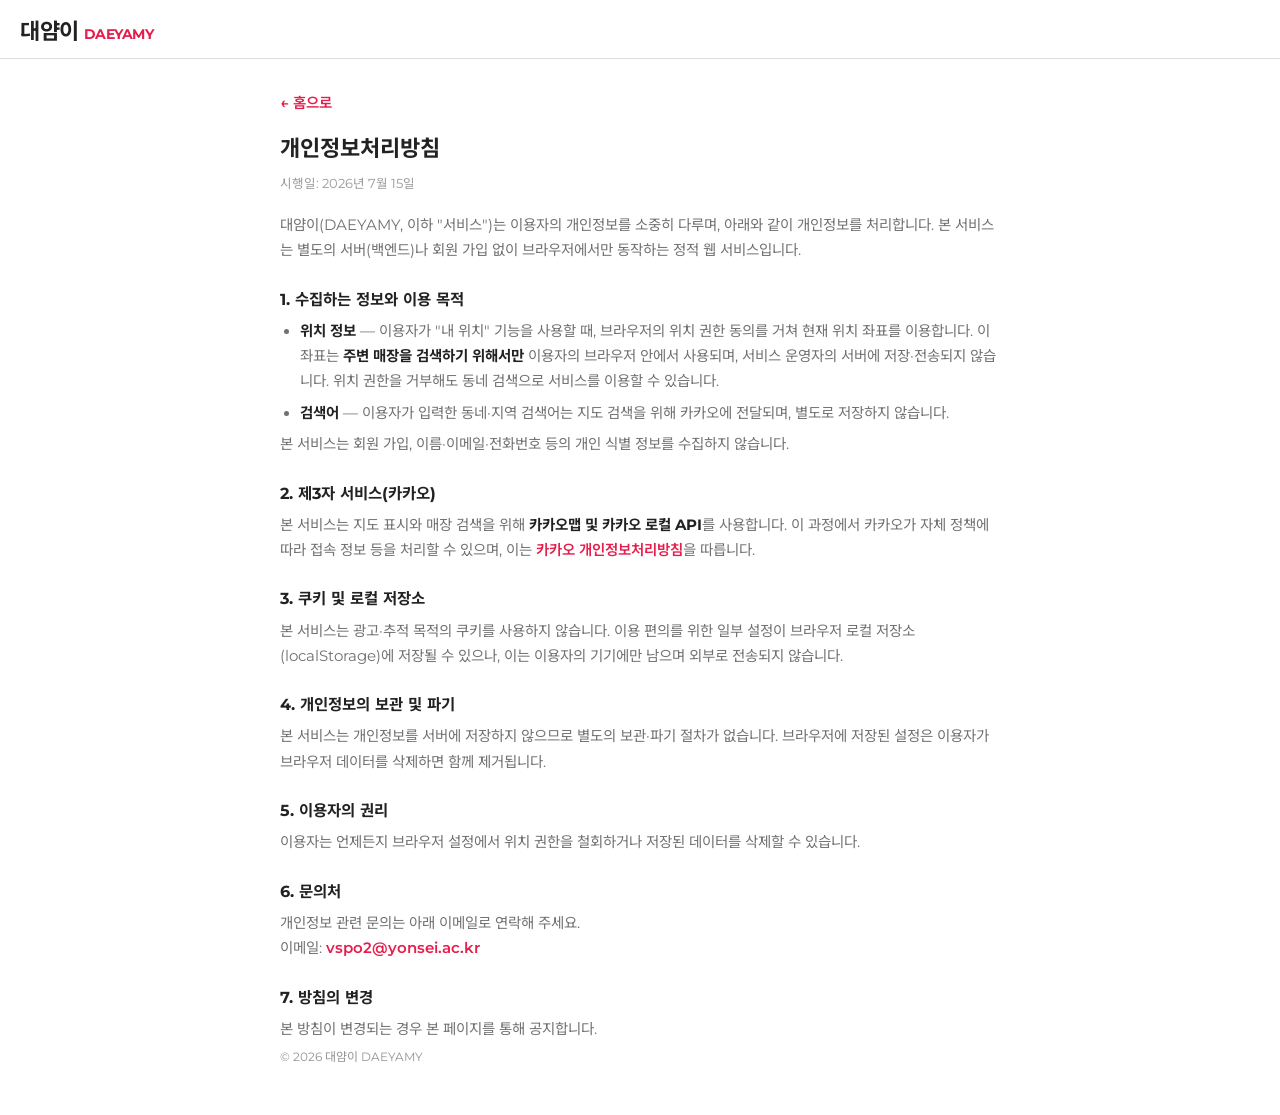
==== privacy.html @ 5023b6d5 "feat: 개인정보처리방침·이용약관·문의 추가, 푸터 문구 수정 - privacy.html, terms.html 신규 (정적 사이트 실제 구조 반영) - 푸터에 개인정보처리방침·이" ====
<!DOCTYPE html>
<html lang="ko">
<head>
  <meta charset="UTF-8">
  <meta name="viewport" content="width=device-width, initial-scale=1.0">
  <meta name="color-scheme" content="light dark">
  <meta name="theme-color" content="#FF385C">
  <title>개인정보처리방침 — 대얌이 DAEYAMY</title>
  <meta name="description" content="대얌이(DAEYAMY) 개인정보처리방침">
  <link rel="canonical" href="https://yamy.ws-qf.com/privacy.html">
  <link rel="icon" href="data:image/svg+xml,%3Csvg%20xmlns='http://www.w3.org/2000/svg'%20viewBox='0%200%2024%2024'%3E%3Crect%20width='24'%20height='24'%20rx='5'%20fill='%23FF385C'/%3E%3Cpath%20d='M5%2012h14a7%207%200%200%201-14%200Z'%20fill='none'%20stroke='white'%20stroke-width='1.8'%20stroke-linejoin='round'/%3E%3Cpath%20d='M10%204c-.8%201%20.8%201.9-.2%203M14.4%204c-.8%201%20.8%201.9-.2%203'%20fill='none'%20stroke='white'%20stroke-width='1.8'%20stroke-linecap='round'/%3E%3C/svg%3E">
  <link rel="stylesheet" href="css/tokens.css">
  <link rel="stylesheet" href="css/style.css">
</head>
<body>
  <header class="header">
    <a class="logo" href="./" aria-label="대얌이 홈으로 가기">
      <span class="logo-text">대얌이<em>DAEYAMY</em></span>
    </a>
  </header>

  <main class="about" style="border-top:none;margin-top:0">
    <article class="about-inner legal">
      <p class="legal-back"><a href="./">← 홈으로</a></p>
      <h1>개인정보처리방침</h1>
      <p class="legal-date">시행일: 2026년 7월 15일</p>

      <p>대얌이(DAEYAMY, 이하 "서비스")는 이용자의 개인정보를 소중히 다루며, 아래와 같이 개인정보를 처리합니다.
        본 서비스는 별도의 서버(백엔드)나 회원 가입 없이 브라우저에서만 동작하는 정적 웹 서비스입니다.</p>

      <h2>1. 수집하는 정보와 이용 목적</h2>
      <ul>
        <li><strong>위치 정보</strong> — 이용자가 "내 위치" 기능을 사용할 때, 브라우저의 위치 권한 동의를 거쳐
          현재 위치 좌표를 이용합니다. 이 좌표는 <strong>주변 매장을 검색하기 위해서만</strong> 이용자의 브라우저 안에서 사용되며,
          서비스 운영자의 서버에 저장·전송되지 않습니다. 위치 권한을 거부해도 동네 검색으로 서비스를 이용할 수 있습니다.</li>
        <li><strong>검색어</strong> — 이용자가 입력한 동네·지역 검색어는 지도 검색을 위해 카카오에 전달되며, 별도로 저장하지 않습니다.</li>
      </ul>
      <p>본 서비스는 회원 가입, 이름·이메일·전화번호 등의 개인 식별 정보를 수집하지 않습니다.</p>

      <h2>2. 제3자 서비스(카카오)</h2>
      <p>본 서비스는 지도 표시와 매장 검색을 위해 <strong>카카오맵 및 카카오 로컬 API</strong>를 사용합니다.
        이 과정에서 카카오가 자체 정책에 따라 접속 정보 등을 처리할 수 있으며, 이는
        <a href="https://policy.kakao.com/ko/privacy" target="_blank" rel="noopener">카카오 개인정보처리방침</a>을 따릅니다.</p>

      <h2>3. 쿠키 및 로컬 저장소</h2>
      <p>본 서비스는 광고·추적 목적의 쿠키를 사용하지 않습니다. 이용 편의를 위한 일부 설정이
        브라우저 로컬 저장소(localStorage)에 저장될 수 있으나, 이는 이용자의 기기에만 남으며 외부로 전송되지 않습니다.</p>

      <h2>4. 개인정보의 보관 및 파기</h2>
      <p>본 서비스는 개인정보를 서버에 저장하지 않으므로 별도의 보관·파기 절차가 없습니다.
        브라우저에 저장된 설정은 이용자가 브라우저 데이터를 삭제하면 함께 제거됩니다.</p>

      <h2>5. 이용자의 권리</h2>
      <p>이용자는 언제든지 브라우저 설정에서 위치 권한을 철회하거나 저장된 데이터를 삭제할 수 있습니다.</p>

      <h2>6. 문의처</h2>
      <p>개인정보 관련 문의는 아래 이메일로 연락해 주세요.<br>
        이메일: <a href="mailto:vspo2@yonsei.ac.kr">vspo2@yonsei.ac.kr</a></p>

      <h2>7. 방침의 변경</h2>
      <p>본 방침이 변경되는 경우 본 페이지를 통해 공지합니다.</p>

      <p class="about-copy">© 2026 대얌이 DAEYAMY</p>
    </article>
  </main>
</body>
</html>
---- css/tokens.css ----
/* ══════════════════════════════════════════════════════════
   대얌(DAEYAM) 디자인 시스템 토큰
   색: 에어비앤비 · 레드 / 버튼: 라운드 / 폰트: Montserrat / 아이콘: 둥근 라인
   ══════════════════════════════════════════════════════════ */

/* 폰트: Montserrat (라틴·숫자) + Noto Sans KR (한글 폴백) */
@import url('https://fonts.googleapis.com/css2?family=Montserrat:wght@400;500;700&family=Noto+Sans+KR:wght@400;500;700&display=swap');

/* 색 조합: 에어비앤비 · 레드 */
:root{
  --primary:#FF385C;
  --primary-dark:#E61E4D;
  --text:#222222;
  --sub:#717171;
  --bg:#FFFFFF;
  --surface:#FFFFFF;
  --border:#DDDDDD;
  --accent:#E61E4D;   /* 색 있는 "텍스트"용 — 다크에선 밝은 톤으로 바꿔 대비 4.5:1 유지 */
  --tint:#FFF0F3;     /* 연한 브랜드 배경 */
}

/* 다크 모드 — 시스템 설정(prefers-color-scheme) 따름 */
@media (prefers-color-scheme: dark){
  :root{
    --text:#F2F2F2;
    --sub:#A8A8A8;
    --bg:#141414;
    --surface:#1F1F1F;
    --border:#3D3D3D;
    --accent:#FF7A93;
    --tint:#39222A;
  }
}

body{font-family:'Montserrat','Noto Sans KR',sans-serif;color:var(--text);background:var(--bg)}
h1,h2,h3{font-weight:700}

/* 버튼 모양: 라운드
   흰 글자 대비 4.5:1(접근성 메모)을 맞추기 위해 텍스트가 올라가는
   버튼 배경은 primary(3.5:1) 대신 primary-dark(4.5:1)를 쓴다 */
.btn{border-radius:10px;padding:12px 20px;font-weight:700;background:var(--primary-dark);color:#fff;border:none;cursor:pointer;transition:.15s;font-family:inherit;font-size:15px}
.btn:hover{filter:brightness(.95)}
.btn:disabled{background:var(--border);color:var(--sub);cursor:not-allowed;filter:none;box-shadow:none}

/* 아이콘: 둥근 라인 */
.icon{width:24px;height:24px;fill:none;stroke:currentColor;stroke-width:1.9;stroke-linecap:round;stroke-linejoin:round}

/* 키보드 포커스 표시 (접근성 메모) */
:focus-visible{outline:3px solid var(--accent);outline-offset:2px}

/* 모션 최소화 선호 시 애니메이션 제거 */
@media (prefers-reduced-motion:reduce){
  *,*::before,*::after{animation:none!important;transition:none!important}
}
---- css/style.css ----
/* ══════════════════════════════════════════════════════════
   대얌(DAEYAM) 레이아웃 · 컴포넌트 스타일 (모바일 우선 반응형)
   ══════════════════════════════════════════════════════════ */
*{box-sizing:border-box}
html,body{margin:0;padding:0}
body{min-height:100vh;display:flex;flex-direction:column}

/* ── 헤더 ── */
.header{display:flex;align-items:center;gap:16px;padding:13px 20px;border-bottom:1px solid var(--border);position:sticky;top:0;background:var(--bg);z-index:30}
.logo{display:flex;align-items:center;gap:9px;text-decoration:none;color:var(--accent)}
.logo-icon{width:30px;height:30px}
.logo-text{font-size:22px;font-weight:700;letter-spacing:-.5px;color:var(--text)}
.logo-text em{font-style:normal;color:var(--accent);font-size:14px;margin-left:5px;font-weight:700}
.tagline{margin:0;color:var(--sub);font-size:13px;display:none}
@media(min-width:720px){.tagline{display:block}}

/* ── 메인 2단 레이아웃: 모바일=지도 위/패널 아래, 데스크탑=패널 좌/지도 우 ── */
.layout{flex:1;display:flex;flex-direction:column;width:100%;max-width:1200px;margin:0 auto}
.panel{padding:16px 20px 8px}
@media(min-width:960px){
  .layout{flex-direction:row;align-items:flex-start;gap:20px;padding:20px}
  .panel{order:-1;width:450px;flex:none;padding:0}
}

/* ── 검색 + 내 위치 ── */
.search-row{display:flex;gap:8px;margin-bottom:12px}
.search-box{flex:1;display:flex;align-items:center;gap:6px;border:1.5px solid var(--border);border-radius:10px;padding:0 6px 0 10px;background:var(--surface);transition:.15s}
.search-box:focus-within{border-color:var(--primary)}
.search-btn{display:grid;place-items:center;background:none;border:none;padding:6px;cursor:pointer;color:var(--sub);border-radius:8px;flex:none}
.search-btn:hover{color:var(--accent)}
.search-btn .icon{width:19px;height:19px}
.search-box input{border:none;outline:none;flex:1;min-width:0;padding:12px 0;font:inherit;font-size:15px;color:var(--text);background:transparent}
.search-box input::placeholder{color:var(--sub)}

/* 검색 범위: 도보/차량 + 반경 */
.scope-row{display:flex;align-items:center;justify-content:space-between;gap:10px;flex-wrap:wrap;margin-bottom:14px}
.scope-row[hidden]{display:none}
.travel{display:inline-flex;gap:4px;padding:3px;background:var(--tint);border-radius:10px}
.travel-btn{border:none;background:none;font:inherit;font-size:13px;font-weight:700;color:var(--sub);padding:7px 13px;border-radius:8px;cursor:pointer;transition:.15s}
.travel-btn:hover{color:var(--text)}
.travel-btn[aria-pressed="true"]{background:var(--surface);color:var(--accent);box-shadow:0 1px 3px rgba(0,0,0,.12)}
.radius{display:inline-flex;align-items:center;gap:8px}
.radius-label{font-size:13px;font-weight:700;color:var(--accent);white-space:nowrap}
#radiusSelect{border:1.5px solid var(--border);border-radius:10px;padding:7px 9px;font:inherit;font-size:13px;color:var(--text);background:var(--surface);cursor:pointer}

/* 근처 주차장 버튼 (지도 위 플로팅) */
.parking-btn{position:absolute;right:12px;bottom:12px;z-index:6;display:inline-flex;align-items:center;gap:5px;background:var(--surface);color:var(--text);border:1.5px solid var(--border);border-radius:999px;padding:9px 15px;font:inherit;font-size:13px;font-weight:700;cursor:pointer;box-shadow:0 2px 8px rgba(0,0,0,.15);transition:.15s}
.parking-btn[hidden]{display:none}
.parking-btn:hover{border-color:#1A73E8}
.parking-btn:disabled{opacity:.6;cursor:progress}
.parking-btn.on{background:#1A73E8;color:#fff;border-color:#1A73E8}
.btn-locate{display:flex;align-items:center;gap:6px;white-space:nowrap;font-size:14px;padding:12px 14px}
.btn-locate .icon{width:17px;height:17px}

/* ── 오늘의 당첨 배너 ── */
.win-banner{display:flex;align-items:center;gap:10px;border:1.5px solid var(--primary-dark);background:var(--tint);border-radius:14px;padding:10px 12px;margin-bottom:14px}
.win-banner[hidden]{display:none}
.win-emoji{font-size:24px;flex:none}
.win-body{flex:1;min-width:0}
.win-title{margin:0;font-size:12.5px;color:var(--sub)}
.win-title strong{color:var(--accent);font-size:15px}
.win-addr{margin:2px 0 0;font-size:12px;color:var(--sub);overflow:hidden;text-overflow:ellipsis;white-space:nowrap}
.win-link{padding:8px 13px;font-size:13px;text-decoration:none;flex:none}
.win-close{background:none;border:none;color:var(--sub);cursor:pointer;font-size:13px;padding:6px;flex:none;border-radius:8px}
.win-close:hover{color:var(--text)}
.win-banner.pop{animation:win-pop .45s cubic-bezier(.34,1.56,.64,1)}

/* ── 카테고리 탭 ── */
.tabs{display:flex;gap:8px;margin-bottom:14px}
.tab{flex:1;display:flex;align-items:center;justify-content:center;gap:6px;padding:11px 6px;border:1.5px solid var(--border);border-radius:10px;background:var(--surface);font:inherit;font-size:14px;font-weight:700;color:var(--sub);cursor:pointer;transition:.15s}
.tab:hover{border-color:var(--primary);color:var(--text)}
.tab[aria-pressed="true"]{background:var(--primary-dark);border-color:var(--primary-dark);color:#fff}

/* ── 제외 필터 칩 ── */
.chip-label{font-size:12px;color:var(--sub);margin:0 0 8px}
.chips{display:flex;flex-wrap:wrap;gap:8px;margin-bottom:14px}
.chip{display:inline-flex;align-items:center;gap:5px;padding:7px 13px;border:1.5px solid var(--border);border-radius:999px;background:var(--surface);font:inherit;font-size:13px;font-weight:500;color:var(--text);cursor:pointer;transition:.15s}
.chip:hover{border-color:var(--primary)}
.chip .icon{width:13px;height:13px;display:none}
/* 제외됨: 배경을 눌러 채우고 흐리게 + 취소선 + X 아이콘 노출 */
.chip[aria-pressed="true"]{border-color:var(--primary-dark);background:var(--tint);color:var(--accent);text-decoration:line-through;font-weight:700;opacity:.8}
.chip[aria-pressed="true"] .icon{display:block}
/* 누를 때 "톡" 튀는 반응 */
.chip--pop{animation:chip-pop .32s cubic-bezier(.34,1.56,.64,1)}
@keyframes chip-pop{0%{transform:scale(1)}30%{transform:scale(.9)}62%{transform:scale(1.12)}100%{transform:scale(1)}}

/* ── 후보 수 + 정렬 ── */
.toolbar{display:flex;align-items:center;justify-content:space-between;gap:10px;margin-bottom:10px}
.count{font-size:14px;margin:0}
.count-scope{color:var(--sub);font-size:12px;font-weight:500}
.count strong{color:var(--accent);display:inline-block}
.count.pulse strong{animation:count-pulse .34s ease}
@keyframes count-pulse{0%{transform:scale(1)}45%{transform:scale(1.35);color:var(--primary)}100%{transform:scale(1)}}
.sort{border:1.5px solid var(--border);border-radius:10px;padding:8px 10px;font:inherit;font-size:13px;color:var(--text);background:var(--surface);cursor:pointer}

/* ── 매장 카드 리스트 ── */
.store-list{list-style:none;margin:0;padding:0 0 8px;display:grid;grid-template-columns:1fr;gap:10px}
@media(min-width:560px) and (max-width:959px){.store-list{grid-template-columns:1fr 1fr}}
.card{display:flex;align-items:center;gap:12px;width:100%;text-align:left;padding:12px 14px;border:1.5px solid var(--border);border-radius:14px;background:var(--surface);cursor:pointer;font:inherit;transition:.15s}
.card:hover{border-color:var(--primary);box-shadow:0 2px 10px rgba(34,34,34,.08)}
.card.selected{border-color:var(--primary-dark);box-shadow:0 0 0 1.5px var(--primary-dark)}
.card-emoji{font-size:24px;flex:none;width:46px;height:46px;display:grid;place-items:center;background:var(--tint);border-radius:12px}
.card-body{min-width:0;flex:1}
.card-name{margin:0 0 3px;font-size:15px;font-weight:700;white-space:nowrap;overflow:hidden;text-overflow:ellipsis}
.card-meta{margin:0 0 2px;font-size:13px;color:var(--sub);display:flex;align-items:center;gap:7px;flex-wrap:wrap}
.badge{font-size:11px;font-weight:700;color:var(--accent);background:var(--surface);border:1px solid color-mix(in srgb,var(--primary) 40%,var(--surface));padding:2px 8px;border-radius:999px}
.star{color:var(--primary)}
.card-addr{margin:0;font-size:12px;color:var(--sub);white-space:nowrap;overflow:hidden;text-overflow:ellipsis}
.empty{padding:32px 12px;text-align:center;color:var(--sub);font-size:14px;line-height:1.7;border:1.5px dashed var(--border);border-radius:14px;margin-bottom:8px}

/* 카드 등장 애니메이션 (탭 전환·제외 해제·정렬 시에만) */
.store-list.enter li{animation:card-enter .3s ease both}
@keyframes card-enter{from{opacity:0;transform:translateY(10px) scale(.97)}to{opacity:1;transform:none}}
/* 제외 시 카드가 "펑" 튕겨 나가는 이펙트 */
.card.ejecting{animation:card-eject .3s cubic-bezier(.5,-0.4,.7,.2) forwards;pointer-events:none}
@keyframes card-eject{0%{transform:scale(1) rotate(0);opacity:1}28%{transform:scale(1.05) rotate(-2deg)}100%{transform:translateX(-32px) scale(.55) rotate(-8deg);opacity:0}}

/* ── 목업 지도 ── */
.map-wrap{position:relative;height:42vh;min-height:270px;overflow:hidden;background:#F4F2EC}
@media(min-width:960px){.map-wrap{position:sticky;top:81px;flex:1;height:calc(100vh - 190px);min-height:420px;border:1px solid var(--border);border-radius:16px}}
.map-badge{position:absolute;top:12px;left:12px;z-index:6;display:flex;align-items:center;gap:6px;background:var(--surface);border:1px solid var(--border);border-radius:999px;padding:6px 12px;font-size:12px;color:var(--sub);box-shadow:0 1px 4px rgba(0,0,0,.08)}
.mm{position:absolute;inset:0}
/* 도로 격자 배경 */
.mm-bg{position:absolute;inset:0;background-color:#F4F2EC;background-image:
  repeating-linear-gradient(90deg,transparent 0 128px,#FFFFFF 128px 138px),
  repeating-linear-gradient(0deg,transparent 0 106px,#FFFFFF 106px 116px)}
.mm-park{position:absolute;left:5%;top:7%;width:22%;height:26%;background:#DEEBD6;border-radius:18px}
.mm-water{position:absolute;right:-14%;bottom:-20%;width:56%;height:48%;background:#D8E7F2;border-radius:45% 55% 0 0/65% 70% 0 0;transform:rotate(-8deg)}
.mm-block{position:absolute;background:#EAE7DF;border-radius:8px}
.mm-label{position:absolute;font-size:11px;color:var(--sub);letter-spacing:.5px;pointer-events:none}

/* 내 위치 (파란 점 + 퍼지는 링) */
.mm-me{position:absolute;left:50%;top:50%;width:15px;height:15px;margin:-7.5px 0 0 -7.5px;background:#1A73E8;border:2.5px solid #fff;border-radius:50%;box-shadow:0 1px 5px rgba(0,0,0,.3);z-index:4}
.mm-me::before{content:'';position:absolute;inset:-9px;border-radius:50%;background:rgba(26,115,232,.25);animation:me-pulse 2.2s ease-out infinite}
@keyframes me-pulse{0%{transform:scale(.4);opacity:1}100%{transform:scale(1.7);opacity:0}}

/* 매장 마커 (핀 + 이름 라벨) */
.marker{position:absolute;transform:translate(-50%,-100%);background:none;border:none;padding:0 0 6px;cursor:pointer;z-index:2}
/* 제외 시 마커가 위로 뿅 사라짐 (중앙 정렬 transform 유지) */
.marker.ejecting{animation:marker-eject .3s ease-in forwards;pointer-events:none}
@keyframes marker-eject{0%{transform:translate(-50%,-100%) scale(1);opacity:1}100%{transform:translate(-50%,-160%) scale(.3);opacity:0}}
.marker-pin{position:relative;display:grid;place-items:center;width:34px;height:34px;background:var(--primary-dark);border:2px solid #fff;border-radius:50%;box-shadow:0 2px 6px rgba(0,0,0,.28);font-size:15px;transition:.15s}
.marker-pin::after{content:'';position:absolute;left:50%;bottom:-7px;transform:translateX(-50%);border:5.5px solid transparent;border-top:7px solid var(--primary-dark);border-bottom:none}
.marker-name{position:absolute;bottom:calc(100% + 4px);left:50%;transform:translateX(-50%);white-space:nowrap;background:#222222;color:#fff;font-size:11px;font-weight:500;padding:3px 9px;border-radius:6px;opacity:0;pointer-events:none;transition:.15s}
.marker:hover .marker-name,.marker:focus-visible .marker-name,.marker.selected .marker-name{opacity:1}
.marker:hover{z-index:5}
.marker.selected{z-index:5}
.marker.selected .marker-pin{transform:scale(1.2)}

/* ── 하단 룰렛 버튼 바 ── */
.cta-bar{position:sticky;bottom:0;z-index:30;display:flex;justify-content:center;padding:8px 20px 16px;background:linear-gradient(to top,var(--bg) 65%,transparent)}
.btn-cta{width:100%;max-width:480px;display:flex;align-items:center;justify-content:center;gap:9px;font-size:16px;padding:15px 20px;box-shadow:0 4px 16px rgba(230,30,77,.35)}
.btn-cta .icon{width:21px;height:21px}

/* ── 룰렛 모달 ── */
.modal{position:fixed;inset:0;z-index:60;display:flex;align-items:center;justify-content:center;padding:16px}
.modal[hidden]{display:none}
.modal-backdrop{position:absolute;inset:0;background:rgba(34,34,34,.55)}
.modal-box{position:relative;background:var(--surface);border-radius:20px;padding:24px 20px 20px;width:100%;max-width:420px;max-height:92vh;overflow:auto;box-shadow:0 10px 40px rgba(0,0,0,.25);text-align:center}
.modal-title{margin:0 0 10px;font-size:18px}
.modal-close{position:absolute;top:10px;right:10px;background:none;border:none;cursor:pointer;color:var(--sub);padding:8px;border-radius:8px;display:grid;place-items:center}
.modal-close:hover{color:var(--text)}
.modal-close .icon{width:20px;height:20px}

/* 뽑기 방식 토글 (다트 / 룰렛 / 구슬 뽑기) */
.mode-switch{display:inline-flex;flex-wrap:wrap;justify-content:center;gap:4px;padding:4px;background:var(--tint);border-radius:12px;margin:2px 0 14px}
.mode-btn{border:none;background:none;font:inherit;font-size:12.5px;font-weight:700;color:var(--sub);padding:8px 12px;border-radius:9px;cursor:pointer;transition:.15s}
.mode-btn:hover{color:var(--text)}
.mode-btn[aria-pressed="true"]{background:var(--surface);color:var(--accent);box-shadow:0 1px 4px rgba(0,0,0,.12)}
.stage[hidden]{display:none}

/* 구슬 뽑기 통 */
.gacha-wrap{width:min(70vw,280px);margin:0 auto}
#gachaSvg{display:block;width:100%;height:auto;overflow:visible}
/* 긴장 구간에 통·지도가 부르르 흔들림 */
.gacha-wrap.shake,.dart-wrap.shake{animation:gacha-shake .16s ease-in-out infinite}
@keyframes gacha-shake{0%,100%{transform:translateX(0) rotate(0)}25%{transform:translate(-3px,1px) rotate(-1.2deg)}75%{transform:translate(3px,-1px) rotate(1.2deg)}}
.gacha-wrap.armed,.dart-wrap.armed{cursor:pointer}

/* 다트 뽑기 지도 */
.dart-wrap{width:min(74vw,300px);margin:0 auto}
#dartSvg{display:block;width:100%;height:auto;overflow:visible}
/* 던지기 전까지 손이 계속 흔들리는 이펙트 */
#dartSvg .wobble{animation:hand-wobble .85s ease-in-out infinite}
@keyframes hand-wobble{0%,100%{transform:rotate(-7deg) translateY(0)}50%{transform:rotate(7deg) translateY(-3px)}}
/* 조준 레티클: 던지기 전 콩콩 뛰며 조준 */
#dartReticle.pulse{animation:reticle-pulse .9s ease-in-out infinite}
@keyframes reticle-pulse{0%,100%{opacity:.85;transform:scale(1)}50%{opacity:1;transform:scale(1.28)}}
/* 명중 순간 충격 링이 퍼짐 */
#dartFlash.flash{animation:dart-flash .55s ease-out}
@keyframes dart-flash{0%{opacity:.95;transform:scale(.3)}100%{opacity:0;transform:scale(4.5)}}
/* 꽂힌 다트 착탄 바운스 */
#dartStuck.land{animation:dart-land .42s cubic-bezier(.34,1.56,.64,1)}
@keyframes dart-land{0%{transform:scale(1.6)}100%{transform:scale(1)}}

/* 스테이지 실행 버튼 — 대기 중 눌러달라고 콩콩 뜀 */
.stage-go{margin:14px auto 0;display:block;font-size:15px;padding:13px 28px}
.stage-go[hidden]{display:none}
.stage-go:not([hidden]){animation:draw-invite 1s ease-in-out infinite}
@keyframes draw-invite{0%,100%{transform:translateY(0)}50%{transform:translateY(-4px)}}

/* 당첨 축하 — 폭죽 + 꽃가루 */
.celebrate{position:absolute;inset:0;pointer-events:none;z-index:6;overflow:hidden}
.celebrate i{position:absolute;opacity:0}
/* 폭죽: 사방으로 퍼졌다 사라짐 */
.celebrate .fw{width:7px;height:7px;border-radius:50%;animation:fw-pop var(--t) ease-out forwards}
@keyframes fw-pop{0%{opacity:1;transform:translate(0,0) scale(1.2)}70%{opacity:1}100%{opacity:0;transform:translate(var(--x),var(--y)) scale(.2)}}
/* 꽃가루: 위에서 팔랑팔랑 떨어짐 */
.celebrate .cf{width:8px;height:12px;border-radius:2px;animation:cf-fall var(--t) ease-in forwards}
@keyframes cf-fall{0%{opacity:1;transform:translate(0,0) rotate(0)}100%{opacity:0;transform:translate(var(--x),var(--y)) rotate(var(--r))}}

/* 결과 카드 팝 등장 */
.result.win-pop{animation:win-pop .5s cubic-bezier(.34,1.56,.64,1)}
@keyframes win-pop{0%{transform:scale(.85);opacity:0}100%{transform:scale(1);opacity:1}}

/* 룰렛 휠 */
.wheel-wrap{position:relative;width:min(76vw,300px);margin:6px auto 0}
.wheel-pointer{position:absolute;top:-5px;left:50%;transform:translateX(-50%);z-index:3;width:0;height:0;border:11px solid transparent;border-top:17px solid var(--primary-dark);border-bottom:none;filter:drop-shadow(0 1px 1px rgba(0,0,0,.3))}
.wheel-clip{border-radius:50%;overflow:hidden}
#wheelSvg{display:block;width:100%;height:auto;transition:transform .7s cubic-bezier(.25,0,.2,1)}
/* 멈추면 당첨 조각(12시)으로 확대 */
.wheel-clip.zoom #wheelSvg{transform:scale(2.4);transform-origin:50% 3%}
/* 확대와 함께 뜨는 상호명 */
.wheel-name{position:absolute;left:50%;bottom:9%;transform:translateX(-50%) scale(.6);z-index:4;max-width:88%;background:var(--surface);color:var(--accent);border:1.5px solid var(--primary-dark);border-radius:999px;padding:7px 16px;font-size:15px;font-weight:700;white-space:nowrap;overflow:hidden;text-overflow:ellipsis;box-shadow:0 3px 12px rgba(0,0,0,.2);opacity:0;transition:.35s cubic-bezier(.34,1.56,.64,1)}
.wheel-name[hidden]{display:none}
.wheel-name.show{opacity:1;transform:translateX(-50%) scale(1)}
.wheel-status{margin:12px 0 0;font-size:14px;color:var(--sub);min-height:20px}

/* 추첨 결과 카드 */
.result{margin-top:14px;border:1.5px solid var(--border);border-radius:16px;padding:18px 14px 14px}
.result-emoji{font-size:40px;display:block;line-height:1.2}
.result-name{margin:6px 0 6px;font-size:20px}
.result-name:focus-visible{outline-offset:4px}
.result-meta{justify-content:center}
.result-addr{margin:4px 0 0;font-size:13px;color:var(--sub)}
.result-actions{display:flex;flex-wrap:wrap;gap:8px;margin-top:14px}
.result-actions .btn{flex:1;min-width:104px;display:inline-flex;align-items:center;justify-content:center;gap:6px;text-decoration:none;font-size:14px;padding:11px 10px}
.result-actions .btn .icon{width:17px;height:17px}
.btn-ghost{background:var(--surface);color:var(--text);border:1.5px solid var(--border)}
.btn-ghost:hover{border-color:var(--primary);filter:none}

/* ── 토스트 알림 (라이트·다크 공통 어두운 배경) ── */
#toast{position:fixed;left:50%;bottom:96px;transform:translateX(-50%) translateY(10px);background:#2B2B2B;color:#fff;border:1px solid rgba(255,255,255,.18);padding:11px 18px;border-radius:10px;font-size:14px;opacity:0;pointer-events:none;transition:.25s;z-index:50;max-width:90vw;text-align:center}
#toast.show{opacity:1;transform:translateX(-50%) translateY(0)}

/* ── 서비스 소개 푸터 ── */
.about{border-top:1px solid var(--border);margin-top:28px;background:var(--surface)}
.about-inner{max-width:760px;margin:0 auto;padding:32px 20px 44px;color:var(--sub);font-size:14px;line-height:1.75}
.about-inner h2{color:var(--text);font-size:17px;margin:0 0 8px}
.about-inner h3{color:var(--text);font-size:14px;margin:20px 0 6px}
.about-inner p{margin:0 0 4px}
.about-inner ol{margin:0;padding-left:20px}
.about-inner li{margin:5px 0}
.about-inner li strong{color:var(--text)}
.about-note{font-size:12.5px;margin-top:14px}
.about-links{margin-top:22px;display:flex;flex-wrap:wrap;gap:8px;align-items:center;font-size:13px}
.about-links a{color:var(--accent);text-decoration:none;font-weight:600}
.about-links a:hover{text-decoration:underline}
.about-links span{opacity:.5}
.about-copy{margin-top:12px;font-size:12px;opacity:.75}
.legal{font-size:14.5px}
.legal h1{color:var(--text);font-size:22px;margin:0 0 4px}
.legal h2{color:var(--text);font-size:15.5px;margin:22px 0 6px}
.legal .legal-date{font-size:12.5px;opacity:.7;margin:0 0 18px}
.legal .legal-back{margin:0 0 14px}
.legal .legal-back a,.legal a{color:var(--accent);font-weight:600;text-decoration:none}
.legal .legal-back a:hover,.legal a:hover{text-decoration:underline}
.legal ul{margin:0;padding-left:20px}
.legal li{margin:6px 0}
.legal li strong,.legal p strong{color:var(--text)}
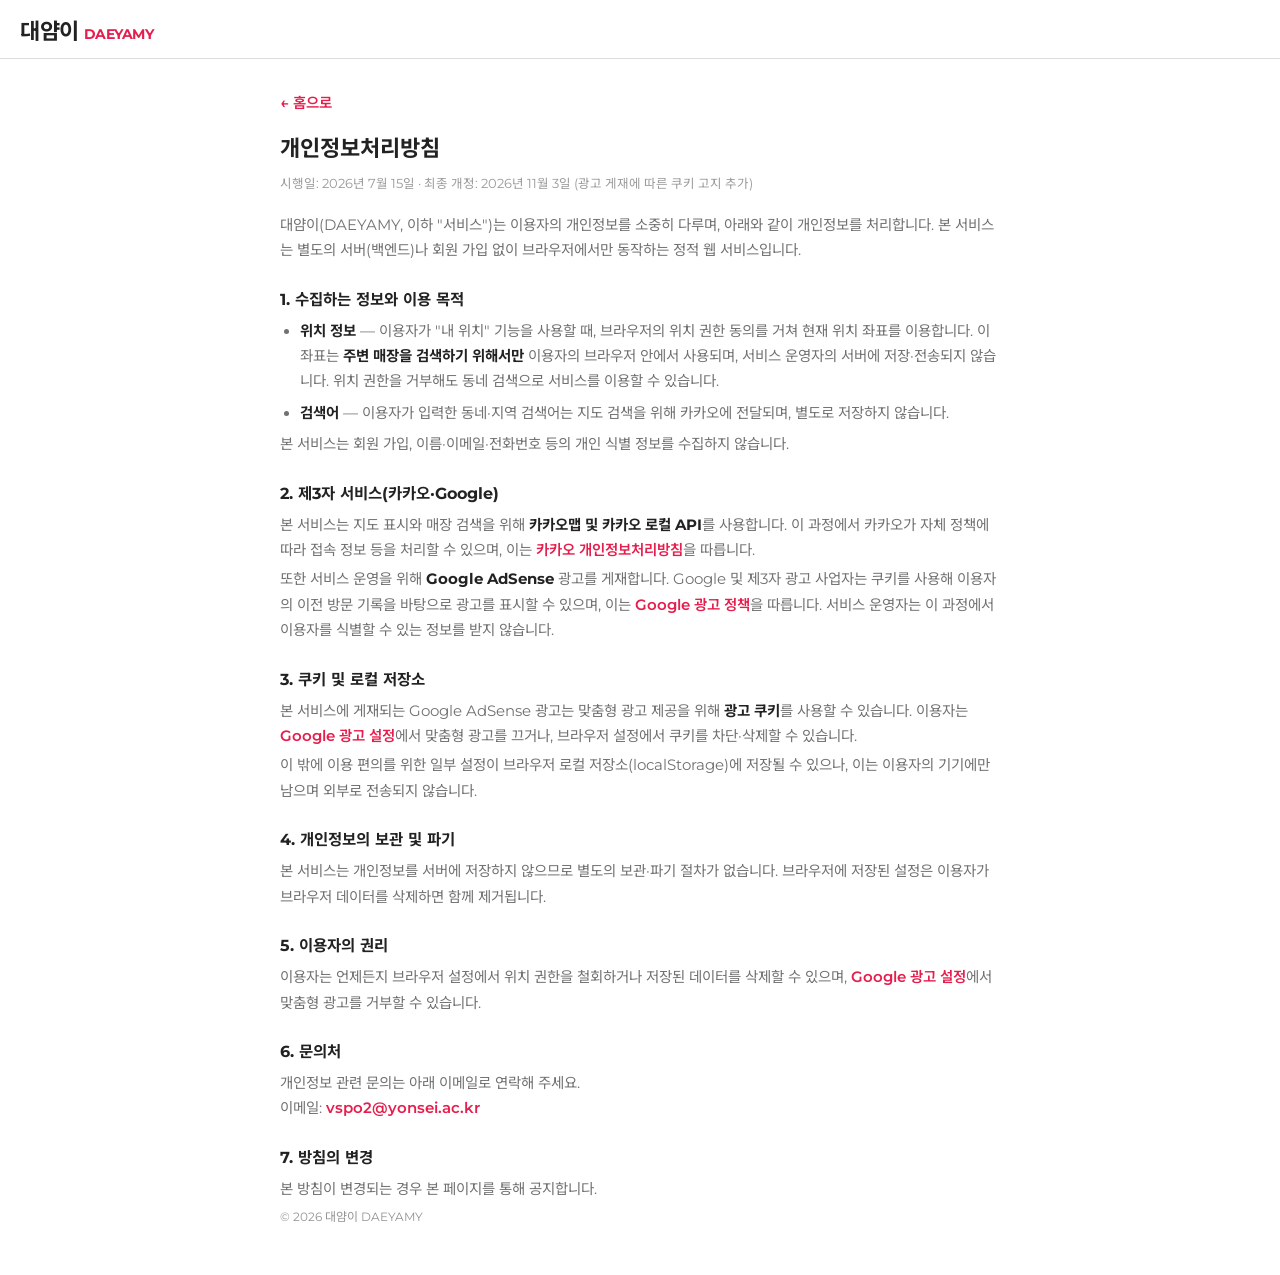
==== commit a6fb3b32: "애드센스 적용: 광고 스크립트·ads.txt 추가, 개인정보처리방침에 광고 쿠키 고지 - '광고·추적 쿠키를 사용하지 않는다'던 방침을 Google AdSense 쿠키·맞춤형 광고" ====
--- a/privacy.html
+++ b/privacy.html
@@ -7,7 +7,7 @@
   <meta name="theme-color" content="#FF385C">
   <title>개인정보처리방침 — 대얌이 DAEYAMY</title>
   <meta name="description" content="대얌이(DAEYAMY) 개인정보처리방침">
-  <link rel="canonical" href="https://yamy.ws-qf.com/privacy.html">
+  <link rel="canonical" href="https://yamy.ws-qf.com/privacy">
   <link rel="icon" href="data:image/svg+xml,%3Csvg%20xmlns='http://www.w3.org/2000/svg'%20viewBox='0%200%2024%2024'%3E%3Crect%20width='24'%20height='24'%20rx='5'%20fill='%23FF385C'/%3E%3Cpath%20d='M5%2012h14a7%207%200%200%201-14%200Z'%20fill='none'%20stroke='white'%20stroke-width='1.8'%20stroke-linejoin='round'/%3E%3Cpath%20d='M10%204c-.8%201%20.8%201.9-.2%203M14.4%204c-.8%201%20.8%201.9-.2%203'%20fill='none'%20stroke='white'%20stroke-width='1.8'%20stroke-linecap='round'/%3E%3C/svg%3E">
   <link rel="stylesheet" href="css/tokens.css">
   <link rel="stylesheet" href="css/style.css">
@@ -23,7 +23,7 @@
     <article class="about-inner legal">
       <p class="legal-back"><a href="./">← 홈으로</a></p>
       <h1>개인정보처리방침</h1>
-      <p class="legal-date">시행일: 2026년 7월 15일</p>
+      <p class="legal-date">시행일: 2026년 7월 15일 · 최종 개정: 2026년 11월 3일 (광고 게재에 따른 쿠키 고지 추가)</p>
 
       <p>대얌이(DAEYAMY, 이하 "서비스")는 이용자의 개인정보를 소중히 다루며, 아래와 같이 개인정보를 처리합니다.
         본 서비스는 별도의 서버(백엔드)나 회원 가입 없이 브라우저에서만 동작하는 정적 웹 서비스입니다.</p>
@@ -37,21 +37,29 @@
       </ul>
       <p>본 서비스는 회원 가입, 이름·이메일·전화번호 등의 개인 식별 정보를 수집하지 않습니다.</p>
 
-      <h2>2. 제3자 서비스(카카오)</h2>
+      <h2>2. 제3자 서비스(카카오·Google)</h2>
       <p>본 서비스는 지도 표시와 매장 검색을 위해 <strong>카카오맵 및 카카오 로컬 API</strong>를 사용합니다.
         이 과정에서 카카오가 자체 정책에 따라 접속 정보 등을 처리할 수 있으며, 이는
         <a href="https://policy.kakao.com/ko/privacy" target="_blank" rel="noopener">카카오 개인정보처리방침</a>을 따릅니다.</p>
+      <p>또한 서비스 운영을 위해 <strong>Google AdSense</strong> 광고를 게재합니다. Google 및 제3자 광고 사업자는
+        쿠키를 사용해 이용자의 이전 방문 기록을 바탕으로 광고를 표시할 수 있으며, 이는
+        <a href="https://policies.google.com/technologies/ads?hl=ko" target="_blank" rel="noopener">Google 광고 정책</a>을 따릅니다.
+        서비스 운영자는 이 과정에서 이용자를 식별할 수 있는 정보를 받지 않습니다.</p>
 
       <h2>3. 쿠키 및 로컬 저장소</h2>
-      <p>본 서비스는 광고·추적 목적의 쿠키를 사용하지 않습니다. 이용 편의를 위한 일부 설정이
-        브라우저 로컬 저장소(localStorage)에 저장될 수 있으나, 이는 이용자의 기기에만 남으며 외부로 전송되지 않습니다.</p>
+      <p>본 서비스에 게재되는 Google AdSense 광고는 맞춤형 광고 제공을 위해 <strong>광고 쿠키</strong>를 사용할 수 있습니다.
+        이용자는 <a href="https://adssettings.google.com" target="_blank" rel="noopener">Google 광고 설정</a>에서
+        맞춤형 광고를 끄거나, 브라우저 설정에서 쿠키를 차단·삭제할 수 있습니다.</p>
+      <p>이 밖에 이용 편의를 위한 일부 설정이 브라우저 로컬 저장소(localStorage)에 저장될 수 있으나,
+        이는 이용자의 기기에만 남으며 외부로 전송되지 않습니다.</p>
 
       <h2>4. 개인정보의 보관 및 파기</h2>
       <p>본 서비스는 개인정보를 서버에 저장하지 않으므로 별도의 보관·파기 절차가 없습니다.
         브라우저에 저장된 설정은 이용자가 브라우저 데이터를 삭제하면 함께 제거됩니다.</p>
 
       <h2>5. 이용자의 권리</h2>
-      <p>이용자는 언제든지 브라우저 설정에서 위치 권한을 철회하거나 저장된 데이터를 삭제할 수 있습니다.</p>
+      <p>이용자는 언제든지 브라우저 설정에서 위치 권한을 철회하거나 저장된 데이터를 삭제할 수 있으며,
+        <a href="https://adssettings.google.com" target="_blank" rel="noopener">Google 광고 설정</a>에서 맞춤형 광고를 거부할 수 있습니다.</p>
 
       <h2>6. 문의처</h2>
       <p>개인정보 관련 문의는 아래 이메일로 연락해 주세요.<br>
